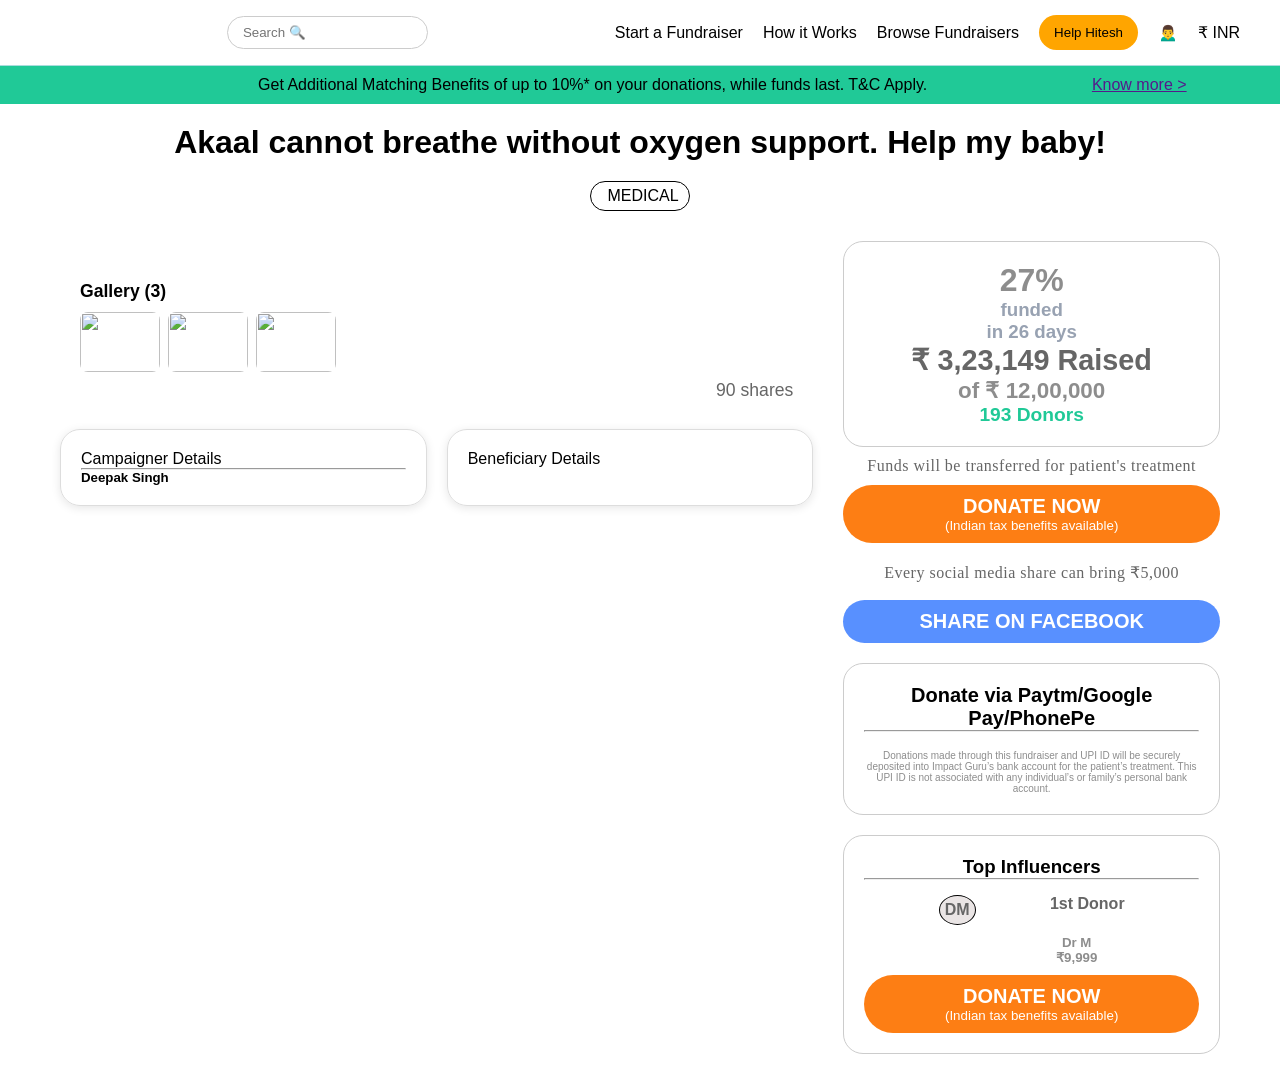
==== index.html @ 4ca3d38f "First commit" ====
<!DOCTYPE html>
<html lang="en">

<head>
    <meta charset="UTF-8">
    <meta name="viewport" content="width=device-width, initial-scale=1.0">
    <link rel="stylesheet" href="style.css">
    <link rel="stylesheet" href="https://cdnjs.cloudflare.com/ajax/libs/font-awesome/7.0.1/css/all.min.css"
        integrity="sha512-2SwdPD6INVrV/lHTZbO2nodKhrnDdJK9/kg2XD1r9uGqPo1cUbujc+IYdlYdEErWNu69gVcYgdxlmVmzTWnetw=="
        crossorigin="anonymous" referrerpolicy="no-referrer" />
    <title>Document</title>
</head>

<body>
    <div>
        <div class="navbar">
            <div class="logo">
                <img src="https://cutshort.io/_next/image?url=https%3A%2F%2Fcdnv2.cutshort.io%2Fcompany-static%2F597f1a51c734023678f3df67%2Fuser_uploaded_data%2Fcover_pictures%2Fcompany_cover_pic_N82Xg4ue.png&w=3840&q=80"
                    alt="">
            </div>
            <div class="search">
                <input type="text" placeholder="Search 🔍">
            </div>
            <div class="nav-links">
                <a href="#">Start a Fundraiser</a>
                <a href="#">How it Works</a>
                <a href="#">Browse Fundraisers</a>

                <button>Help Hitesh</button>

                <a href="#">🙍‍♂️</a>
                <a href="#">₹ INR</a>
            </div>
        </div>

        <div class="text-center">
            <img src="https://d2aq6dqxahe4ka.cloudfront.net/themes/front/images/matching-tag.png" alt="">
            <span>Get Additional Matching Benefits of up to 10%* on your donations, while funds last. T&C Apply.</span>
            <a href="">Know more ></a>
        </div>
        <div class="campaignTitle">
            <h1>Akaal cannot breathe without oxygen support. Help my baby!</h1>
        </div>
        <div class="label">


            <span><i class="fa-solid fa-suitcase-medical"></i> MEDICAL</span>


        </div>
        <div class="campaign-container">
            <div class="left-box">
                <div class="one">
                    <img src="https://cdn.impactguru.com/assets/uploads/campaigns_gallery/help-akaal-singh178030984815981.jpg"
                        alt="">

                </div>
                <div class="two">
                    <h1>Gallery (3)</h1>
                    <div>
                        <img src="https://cdn.impactguru.com/assets/uploads/campaigns_gallery/thumb/help-akaal-singh178030984815981.webp"
                            alt="">
                        <img src="https://cdn.impactguru.com/assets/uploads/campaigns_gallery/thumb/help-akaal-singh177919184993636.webp"
                            alt="">
                        <img src="https://cdn.impactguru.com/assets/uploads/campaigns_gallery/thumb/help-akaal-singh177919184993636.webp"
                            alt="">
                    </div>
                    <span>90 shares</span>

                </div>

                <div class="details-container">
                    <div class="campaigner-box">
                        Campaigner Details
                        <hr>
                        <h5>Deepak Singh</h5>
                    </div>

                    <div class="beneficiary-box">
                        Beneficiary Details
                    </div>

                </div>

            </div>
            <div class="right-box">
                <div class="box1">
                    <center>
                        <h1>27%</h1>
                        <h3>funded<br>in 26 days</h3>
                        <h4><span>₹ 3,23,149 Raised</span> <br>of ₹ 12,00,000 </h4>
                        <h5>193 Donors</h5>

                    </center>
                </div>
                <div class="text1">
                    <span> Funds will be transferred for patient's treatment <i
                            class="fa-solid fa-circle-info"></i></span>
                </div>
                <button class="donate">
                    <h2>DONATE NOW</h2>
                    <span>(Indian tax benefits available)</span>
                </button>
                <div class="text2">
                    <span>Every social media share can bring ₹5,000</span>
                </div>
                <button class="share">
                    <h2>SHARE ON FACEBOOK</h2>
                </button>
                <div class="box2">
                    <center>
                        <h2>Donate via Paytm/Google Pay/PhonePe</h2>
                        <hr>
                        <div>
                            <i class="fa-brands fa-whatsapp"></i>
                            <i class="fa-brands fa-google-pay"></i>
                            <i class="fa-brands fa-amazon-pay"></i>
                            <i class="fa-brands fa-paypal"></i>
                        </div>
                        <img src="https://www.impactguru.com/fundraiser/getUPIQR/6daad7f0-d233-49d6-b147-d8e21f4dd08a/120"
                            alt="">
                        <p>Donations made through this fundraiser and UPI ID will be securely deposited into Impact
                            Guru’s bank account for the patient’s treatment. This UPI ID is not associated with any
                            individual’s or family’s personal bank account.</p>
                    </center>
                </div>

                <div class="box3">
                    <center>

                        <h3>Top Influencers</h3>
                        <hr>
                        <h4> <span class="circle"> DM</span>1st Donor </h4>
                        <h5>Dr M <br>₹9,999 </h5>
                        <button class="donate" id="donate-btn">
                            <h2>DONATE NOW</h2>
                            <span>(Indian tax benefits available)</span>
                        </button>
                    </center>

                </div>
            </div>


        </div>
    </div>

  <script src="https://checkout.razorpay.com/v1/checkout.js"></script>

<script>

const donateBtn = document.getElementById("donate-btn");
donateBtn.addEventListener("click",function(){
    try{
       const option = {
        key:"rzp_test_T1rz0y7p7Cggag",
        amount:5000,
        currency:"INR",
        name:"ImpactGuru Donar",
        description : "Donation Test",

        handler: function (response){
           window.location.href = "success.html";
        },
        modal: {
            ondismiss:function (){
                console.log("Razorpay popup closed");
            }
        }
    }
    const rzp= new Razorpay(option);
    rzp.open();
    }catch(error){
        console.error("Error Occured");
    }
});

</script>

    <script src="https://checkout.razorpay.com/v1/checkout.js"></script>
</body>

</html>
---- style.css ----
* {
    box-sizing: border-box;
    margin: 0;
    padding: 0;
}

body {
    font-family: sans-serif;
}

.navbar {
    display: flex;
    justify-content: space-between;
    align-items: center;
    padding: 15px 40px;
    border-bottom: 1px solid #add;
    flex-wrap: wrap;
    gap: 15px;
}

.logo img {
    width: 180px;
    height: auto;
    object-fit: contain;
}

.search input {
    padding: 8px 15px;
    border-radius: 20px;
    border: 1px solid #ccc;
    width: 100%;
}

.nav-links {
    display: flex;
    align-items: center;
    gap: 20px;
    flex-wrap: wrap;
}

.nav-links a {
    text-decoration: none;
    color: black;
}

.nav-links button {
    background: orange;
    border: none;
    padding: 10px 15px;
    border-radius: 20px;
    cursor: pointer;
}

.text-center {
    display: flex;
    justify-content: space-around;
    background-color: #20c997;
    padding: 10px 15px;
    align-items: center;
    flex-wrap: wrap;
    gap: 8px;
}

.campaignTitle {
    text-align: center;
    font-weight: bold;
    padding: 20px 16px 10px;
}

.label {
    text-align: center;
    padding: 10px;
}

.label span {
    border-radius: 30px;
    border: 1px solid black;
    padding: 5px 10px;
    display: inline-flex;
    align-items: center;
    gap: 6px;
}

.label i {
    color: #29c8ec;
    font-size: 1.2rem;
}

.campaign-container {
    display: flex;
    gap: 30px;
    max-width: 1200px;
    margin: 20px auto;
    padding: 0 20px;
}

.left-box {
    flex: 2;
    min-width: 0;
}

.right-box {
    flex: 1;
    min-width: 0;
}

.one img {
    height: auto;
    width: 100%;
    max-width: 100%;
    border-radius: 20px;
    padding: 20px;
    display: block;
}

.two h1 {
    padding: 0 20px 10px;
    font-size: 1.1rem;
}

.two > div {
    display: flex;
    gap: 8px;
    padding: 0 20px;
    flex-wrap: wrap;
}

.two > div img {
    width: 80px;
    height: 60px;
    object-fit: cover;
    border-radius: 8px;
}

.two span {
    display: flex;
    justify-content: flex-end;
    font-size: 1.1rem;
    color: #666666;
    padding: 8px 20px;
}

.right-box .box1 {
    border: 1px solid #ccc;
    border-radius: 20px;
    padding: 20px;
    text-align: center;
}

.box1 h1 {
    color: #8d8d8d;
}

.box1 h3 {
    color: #98a2b2;
}

.box1 h4 {
    color: #8d8d8d;
    font-size: 1.4rem;
}

.box1 h4 span {
    color: #666666;
    font-size: 1.8rem;
}

.box1 h5 {
    color: #20c997;
    font-size: 1.2rem;
}

.text1 {
    font-family: 'Shadows Into Light Two', cursive;
    color: #666;
    letter-spacing: .5px;
    font-size: 1rem;
    padding: 10px;
    text-align: center;
}

.text1 i {
    color: #20c997;
}

.donate {
    border-radius: 50px;
    padding: 10px 20px;
    width: 100%;
    color: white;
    background-color: #fd7e14;
    border: none;
    cursor: pointer;
    display: block;
}

.text2 {
    font-family: 'Shadows Into Light Two', cursive;
    color: #666;
    letter-spacing: .5px;
    font-size: 1rem;
    padding: 10px;
    text-align: center;
    margin-top: 10px;
}

.share {
    border-radius: 50px;
    padding: 10px 20px;
    width: 100%;
    color: white;
    background-color: #5890ff;
    border: none;
    cursor: pointer;
    display: block;
    margin-top: 8px;
}

.box2 {
    border: 1px solid #ccc;
    border-radius: 20px;
    padding: 20px;
    margin-top: 20px;
    min-height: 80px;
}

.box2 h2{
        font-size: 20px;
        
}
.box2 i{
    margin-top: 10px;
    font-size: 20px;
}

.box2 p{
    font-size: 10px;
    font-weight: 200;
    color: #8d8d8d;
}

.box3 {
    border: 1px solid #ccc;
    border-radius: 20px;
    padding: 20px;
    margin-top: 20px;
    min-height: 80px;
    padding: 20px;
}

.box3 h4{
    color: black;
    margin-top: 15px;
    justify-content:space-evenly;
    display: flex;
    margin-bottom: 10px;
    color: #666666;
  
}

.box3 .circle{
    border-radius: 50%;
    border: 1px solid black;
    padding: 5px;
    background-color:#eae5e5;
 
}
.box3 h5{
    color: #8d8d8d;
    margin-bottom: 10px;
    transform: translateX(45px);
}

.details-container{
    display:flex;
    gap:20px;
    margin-top:20px;
}

.campaigner-box,
.beneficiary-box{
    flex:1;

    border:1px solid #ddd;
    border-radius:20px;
    padding:20px;

    box-shadow:0 2px 10px #0000001a;
}


@media (max-width: 768px) {
    .navbar {
        flex-direction: column;
        align-items: flex-start;
        padding: 20px;
    }

    .logo img {
        width: 120px;
    }

    .search {
        width: 100%;
    }

    .nav-links {
        justify-content: center;
        width: 100%;
    }

    .text-center {
        flex-direction: column;
        text-align: center;
    }

    .campaign-container {
        flex-direction: column;
        padding: 0 12px;
    }

    .left-box,
    .right-box {
        width: 100%;
    }

    .one img {
        padding: 10px;
    }

    .donate,
    .share {
        width: 100%;
    }
}


.back{
     background:#20c997;
    border: none;
    padding: 10px 15px;
    border-radius: 20px;
    cursor: pointer;
}
.success{
display: flex;
align-items: center;
justify-content: center;
margin-top: 200px;
}
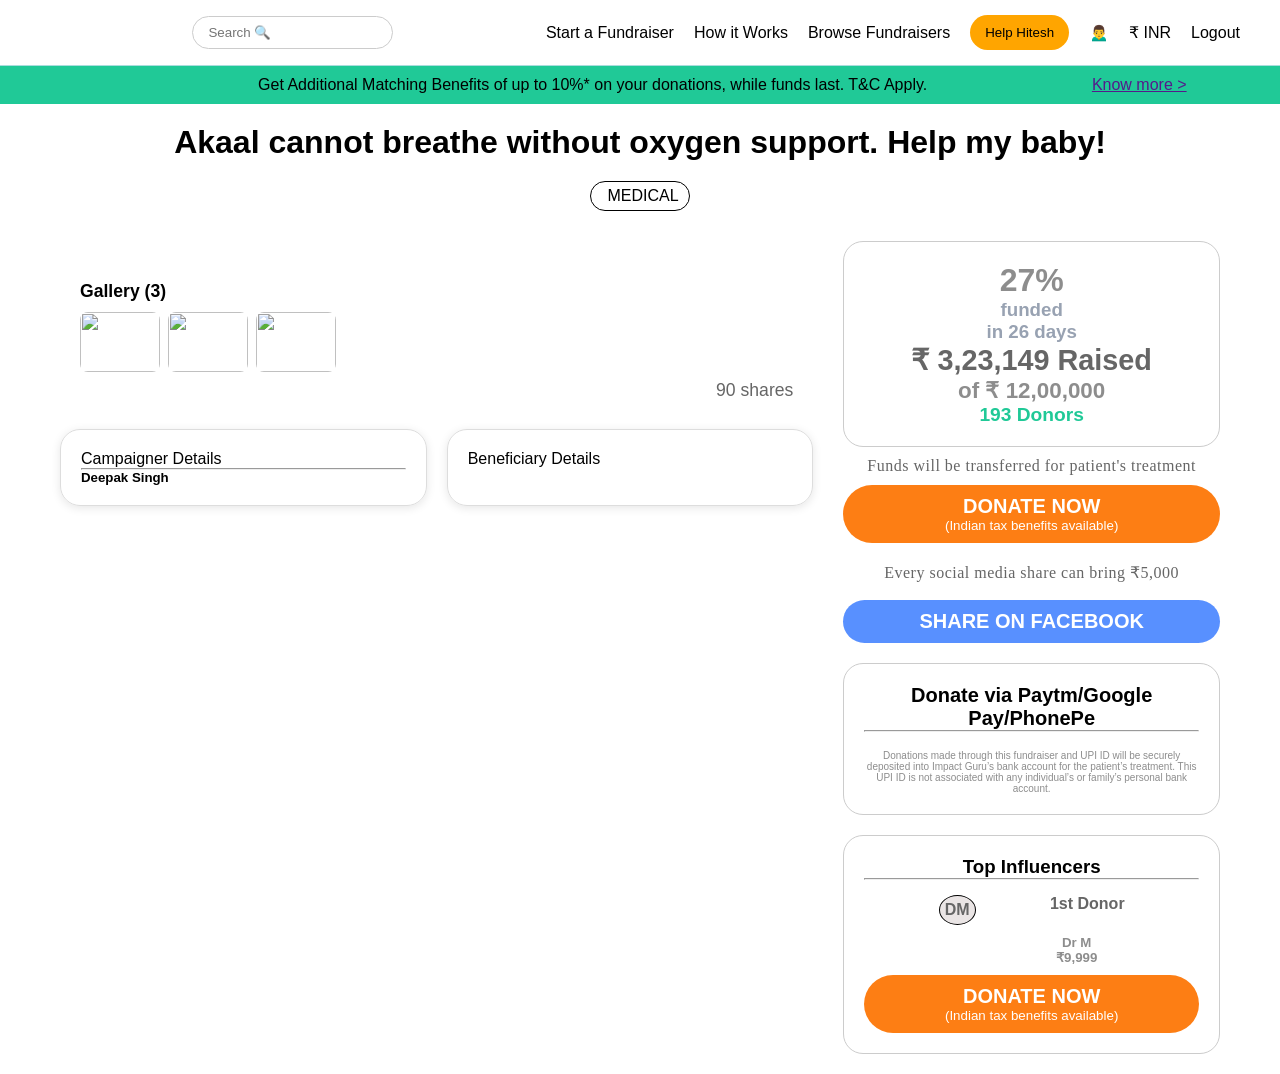
==== commit a3621f7d: "create login and register through php" ====
--- a/index.html
+++ b/index.html
@@ -30,6 +30,7 @@
 
                 <a href="#">🙍‍♂️</a>
                 <a href="#">₹ INR</a>
+                <a href="login.html">Logout</a>
             </div>
         </div>
 
--- a/style.css
+++ b/style.css
@@ -347,4 +347,5 @@
 align-items: center;
 justify-content: center;
 margin-top: 200px;
-}+}
+
